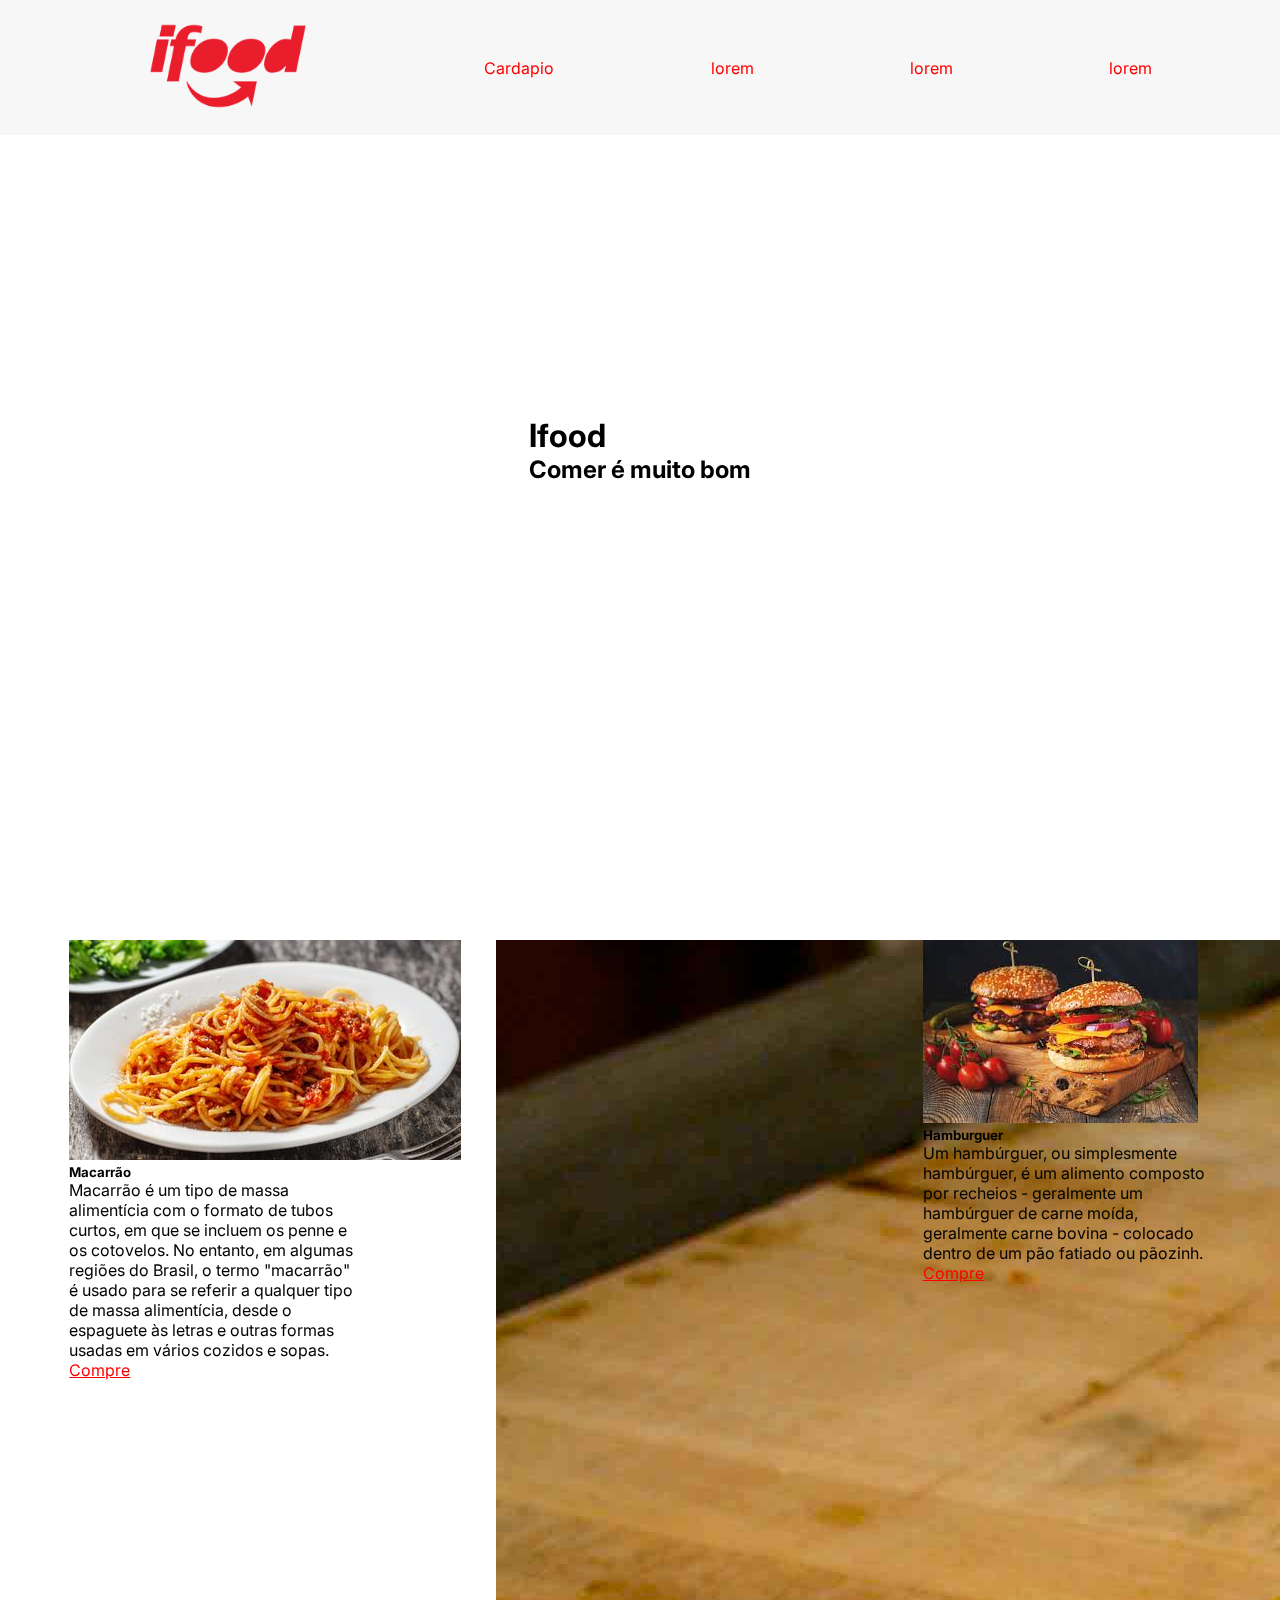
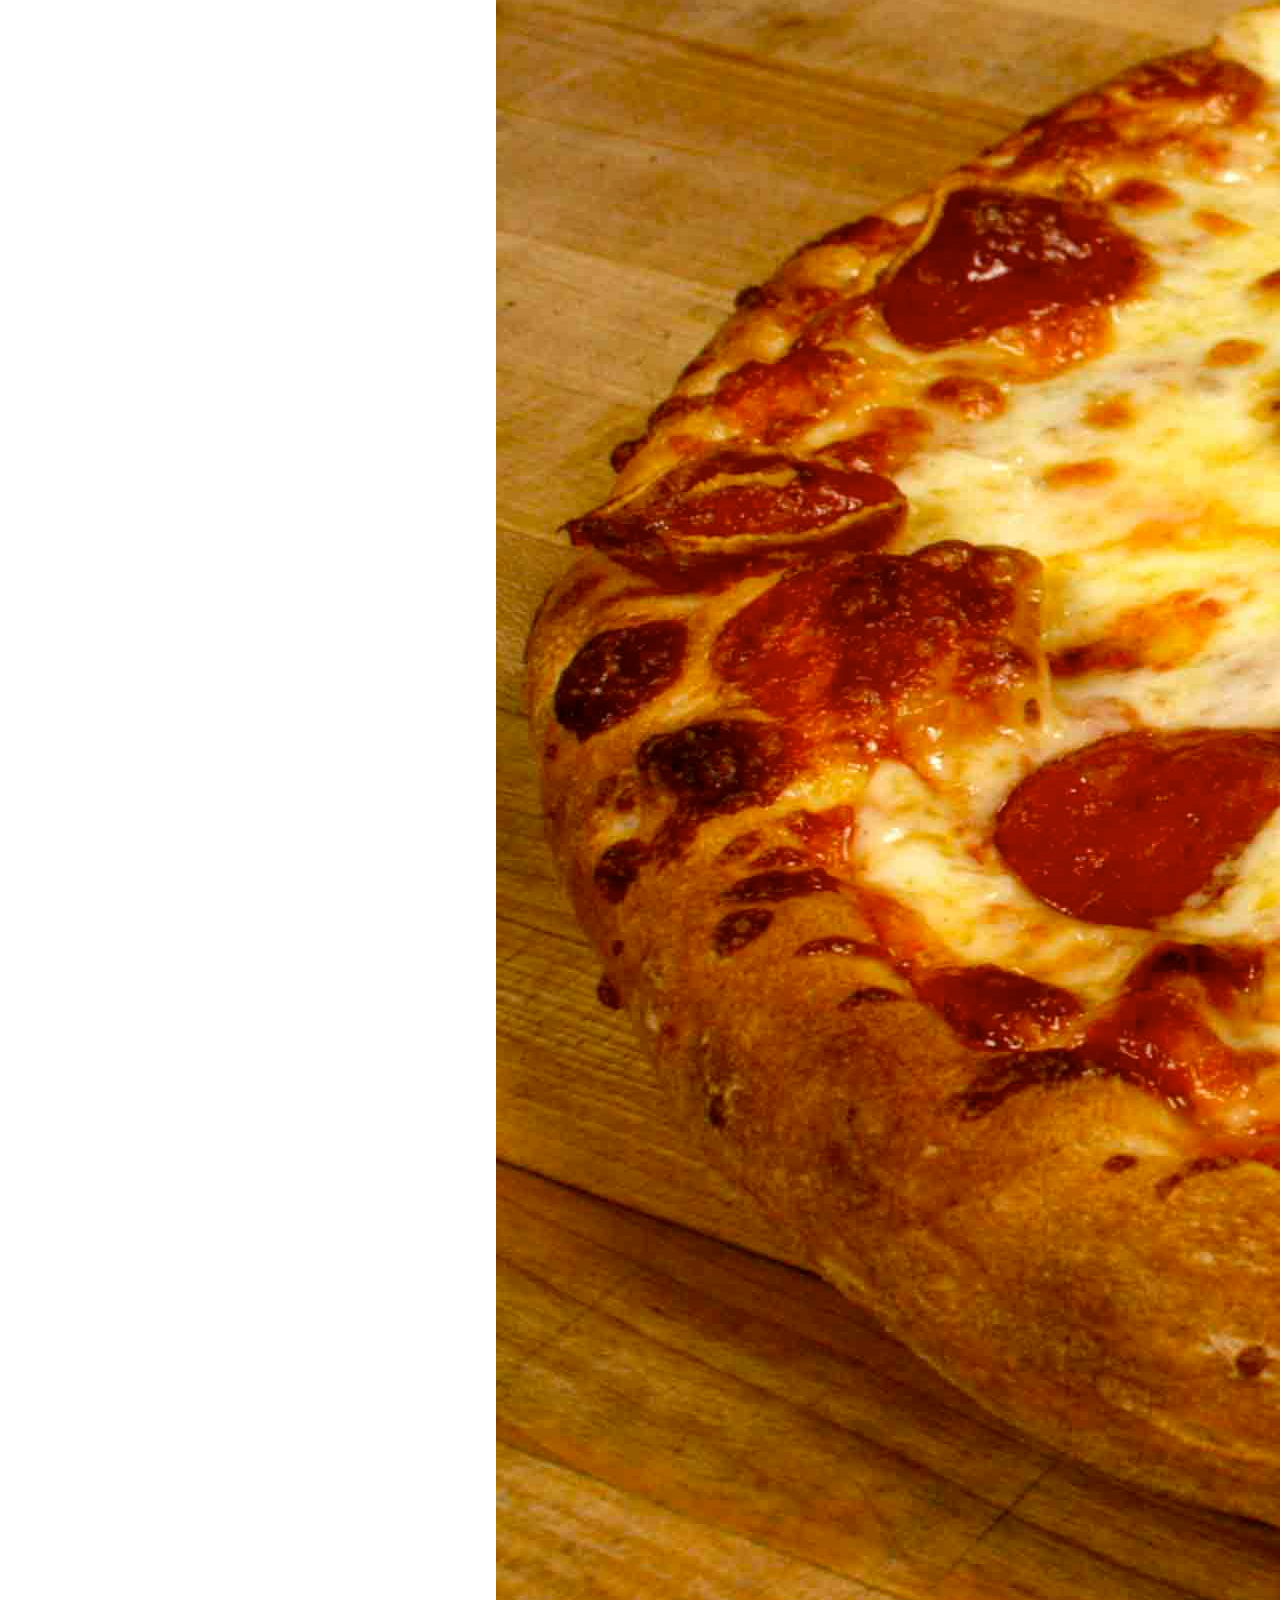
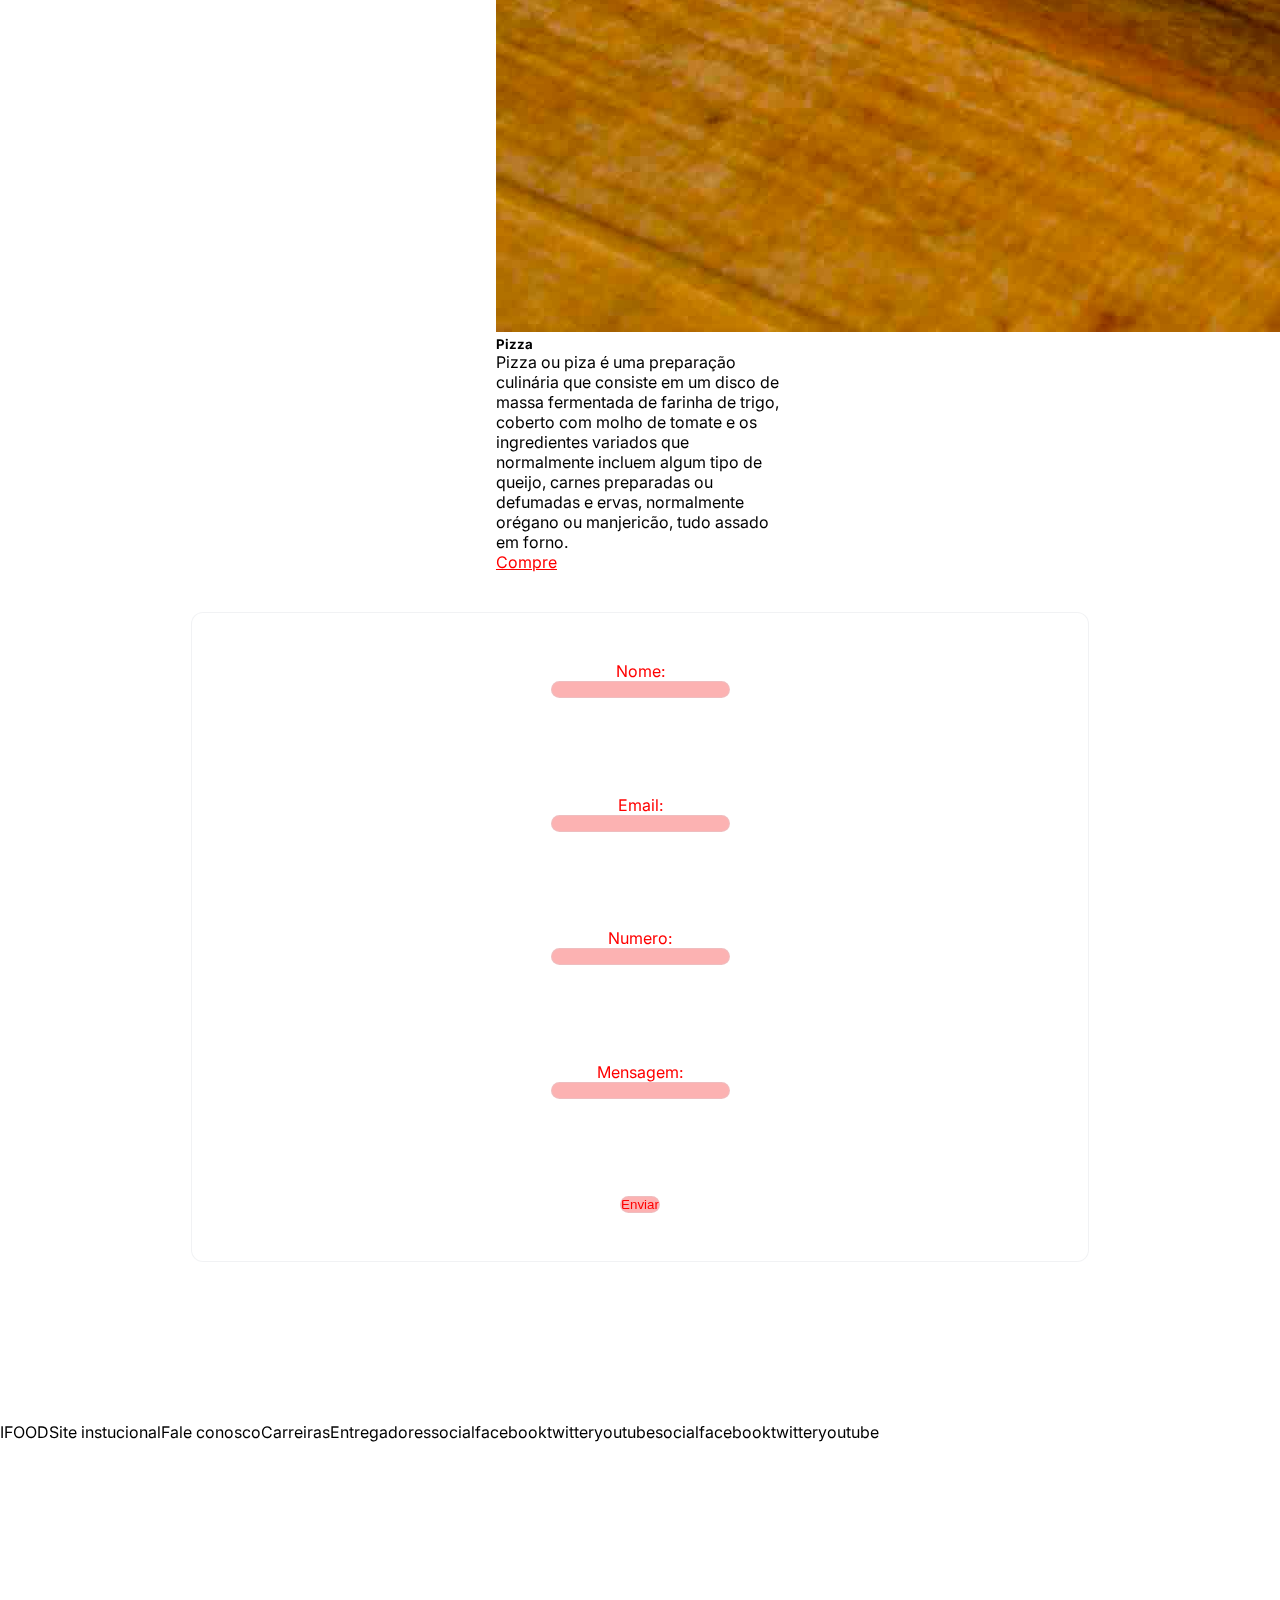
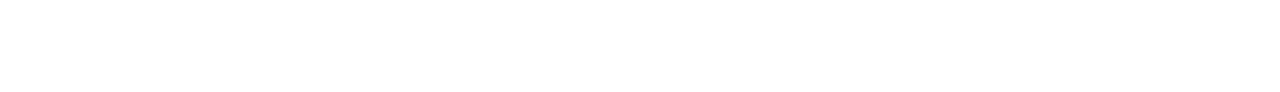
==== exercicio_final_do_modulo/index.html @ b49c72a7 "exercicio final do modulo" ====
<!DOCTYPE html>
<html lang="en">
<head>
    <meta charset="UTF-8">
    <meta http-equiv="X-UA-Compatible" content="IE=edge">
    <meta name="viewport" content="width=device-width, initial-scale=1.0">
    <title>Ifood</title>
    <link rel="stylesheet" type="text/css" href="assets/css/style.css">
    <script src="script.js" defer></script>
    <link rel="stylesheet" href="https://cdnjs.cloudflare.com/ajax/libs/font-awesome/6.4.2/css/all.min.css" integrity="sha512-z3gLpd7yknf1YoNbCzqRKc4qyor8gaKU1qmn+CShxbuBusANI9QpRohGBreCFkKxLhei6S9CQXFEbbKuqLg0DA==" crossorigin="anonymous" referrerpolicy="no-referrer" />
    <link href="https://cdn.jsdelivr.net/npm/bootstrap@5.0.2/dist/css/bootstrap.min.css" rel="stylesheet" integrity="sha384-EVSTQN3/azprG1Anm3QDgpJLIm9Nao0Yz1ztcQTwFspd3yD65VohhpuuCOmLASjC" crossorigin="anonymous">
</head>
<body>
    <header>
        <nav>
            <ul>
                <li id="logo">
                    <img src="assets/imagens/ifood-vector-logo-seeklogo.com/ifood-logo-verm-gran-9800797.png" alt="logo ifood" width="200px"  srcset="">
                </li>
                <li>
                    <i id="navMobile" class="fa-solid fa-bars"></i>
                </li>
                <li><a href="#cardapio" target="_self" rel="noopener noreferrer">Cardapio</a></li>
                <li> <a href="#formulario" target="_self" rel="noopener noreferrer">lorem</a> </li>
                <li> <a href="#" target="_blank" rel="noopener noreferrer">lorem </a></li>
                <li> <a href="#" target="_self" rel="noopener noreferrer">lorem</a> </li>
                <li>
                    <i id="endnavmobile" class="fa-regular fa-circle-xmark"></i>
                </li>
            </ul>
        </nav>
        <article>
            <section>
                <div>
                    <h1>Ifood</h1>
                    <h2>Comer é muito bom</h2>
                </div>
            </section>
        </article>
    </header>
    <main>
        <!-- cardapios -->
    <article class="cardapio" id="cardapio">
        <article>
            <section>
                <div class="card" style="width: 18rem;">
                    <img src="assets/imagens/macarrao-simples.jpg" class="card-img-top" alt="...">
                    <div class="card-body">
                      <h5 class="card-title">Macarrão</h5>
                      <p class="card-text"> Macarrão é um tipo de massa alimentícia com o formato de tubos curtos, em que se incluem os penne e os cotovelos. No entanto, em algumas regiões do Brasil, o termo "macarrão" é usado para se referir a qualquer tipo de massa alimentícia, desde o espaguete às letras e outras formas usadas em vários cozidos e sopas. </p>
                      <a href="#" class="btn btn-danger">Compre</a>
                    </div>
                  </div>
            </section>
        </article>
        <article>
            <section>
                <div class="card" style="width: 18rem;">
                    <img src="assets/imagens/Pepperoni_1-1069176914.jpeg" class="card-img-top" alt="...">
                    <div class="card-body">
                      <h5 class="card-title">Pizza</h5>
                      <p class="card-text">Pizza ou piza é uma preparação culinária que consiste em um disco de massa fermentada de farinha de trigo, coberto com molho de tomate e os ingredientes variados que normalmente incluem algum tipo de queijo, carnes preparadas ou defumadas e ervas, normalmente orégano ou manjericão, tudo assado em forno.</p>
                      <a href="#" class="btn btn-danger">Compre</a>
                    </div>
                  </div>
            </section>
        </article>
        <article>
            <section>
                <div class="card" style="width: 18rem;">
                    <img src="assets/imagens/hamburguer.jpeg" class="card-img-top" alt="...">
                    <div class="card-body">
                      <h5 class="card-title">Hamburguer</h5>
                      <p class="card-text">Um hambúrguer, ou simplesmente hambúrguer, é um alimento composto por recheios - geralmente um hambúrguer de carne moída, geralmente carne bovina - colocado dentro de um pão fatiado ou pãozinh.</p>
                      <a href="#" class="btn btn-danger">Compre</a>
                    </div>
                  </div>
            </section>
        </article>
        <!-- formulario de contato -->
        
    </article>
    <article id="formulario " class="form-article">
        <section class="form-section">
            <form action="#" method="">
                <div>
                    <label for="nome">Nome:
                    </label>
                    <input type="text" name="nome" id="nome">

                    <!-- mensagem -->
                </div>
                <div>
                    <!-- email -->
                    <label for="Email">Email:
                    </label>
                    <input type="email" name="email" id="email">
                </div>
                <div>
                    <!-- numero -->
                    <label for="numero">Numero:
                    </label>
                    <input type="number" name="numero" id="numero">
                </div>
                <div>
                    <label for="mensagem">Mensagem: 
                    </label>
                    <input type="text" name="mensagem" id="mensagem">
                </div>
                <div>
                    
                    <input type="submit" class="btn btn-danger" value="Enviar">
                </div>
            </form>
        </section>
    </article>
    </main>
    <footer>

        <article>
            <section>
                <ul>
                    <li>IFOOD</li>
                    <li>Site instucional</li>
                    <li>Fale conosco</li>
                    <li>Carreiras</li>
                    <li>Entregadores</li>
                </ul>
            </section>
        </article>
        <article>
            <section>
                <ul>
                    <li>social</li>
                    <li>facebook</li>
                    <li>twitter</li>
                    <li>youtube</li>
                </ul>
            </section>
        </article>
        <article>
            <section>
                <ul>
                    <li>social</li>
                    <li>facebook</li>
                    <li>twitter</li>
                    <li>youtube</li>
                </ul>
            </section>
        </article>
    </footer>

    <script src="https://cdn.jsdelivr.net/npm/bootstrap@5.0.2/dist/js/bootstrap.bundle.min.js" integrity="sha384-MrcW6ZMFYlzcLA8Nl+NtUVF0sA7MsXsP1UyJoMp4YLEuNSfAP+JcXn/tWtIaxVXM" crossorigin="anonymous"></script>
</body>
</html>



<!-- consertar bug: tela desktop menu grande  -->
---- exercicio_final_do_modulo/assets/css/style.css ----
@import url('https://fonts.googleapis.com/css2?family=Inter:wght@400;600&display=swap');
*{
    margin: 0;
    padding: 0;
}
body{
    scroll-behavior: smooth;
    font-family: 'Inter', sans-serif;
}
/* header start */
header{
    width: 100vw;
    height: 100vh;
}
header > nav{
    background-color: #f7f7f7;
    width: 100%;
    position: fixed;
    z-index: 2;
    /* display: flex; */
    height: 15vh;
}
header > nav > ul{
    height: 100%;
    display: flex;
    justify-content: space-between;
    align-items: center;
    list-style: none;
    margin: 0 10vw 0 10vw;
}
header > nav > ul > li > a{
    color: red;
}
header > nav > ul > li:last-of-type{
    display: none;
    color: red;
    font-size: 35px;
}
header > nav > ul > li, header > nav > ul > li > a{ 
    text-decoration: none;
}
/* menu barra escondido na tela grande */
header > nav > ul > li:nth-of-type(2) {
    display: none;
}
header>article{
    width: 100vw;
    height: 100vh;
    background-image: url(/assets/imagens/brooke-lark-08bOYnH_r_E-unsplash.jpg);
    background-size: cover;
    display: flex;
    justify-content: center;
    align-items: center;
}

@media screen and (max-width: 500px) {
    header > nav > ul > li:nth-of-type(1),header > nav > ul > li:nth-of-type(2)  {
        display: flex;
    }
    .fa-solid{
        font-size: 35px;
        color: red;
    }
    header > nav > ul > li {
        display: none;
    }
}

.ulMobile {
    background-color: #f7f7f7;
    justify-content: space-around;
    height: 100vh;
}
/* header end */

/* main start */
@media screen and (max-width: 500px ) {
    main{
        flex-direction: column;
        align-items: center;
        justify-content: flex-start;
    } 
    main > article {
    display: flex;
    flex-direction: column;
}
}
main{ 
    width: 100vw;
    /* height: 200vh; */
    background-image: url(/assets/imagens/brooke-lark-08bOYnH_r_E-unsplash.jpg);
    background-size: cover;
    display: flex;
    /* overflow: hidden; */
    flex-direction: column;
}

main > article > article{
    margin-top: 40px;
    margin-bottom: 40px;
}

main > article {
    display: flex;
    justify-content: space-around;
}
.btn-danger{
    color: red;
}
.form-article{
    /* background-color: aliceblue; */
    height: 90vh;
}
.form-section{
    /* background-color: antiquewhite; */
    height: 80%;
    width: 70vw;
    
    /*  */
    backdrop-filter: blur(4px) saturate(86%);
    -webkit-backdrop-filter: blur(4px) saturate(86%);
    background-color: rgba(255, 255, 255, 0.68);
    border-radius: 12px;
    border: 1px solid rgba(209, 213, 219, 0.3);
}
.form-section > form {
    display: flex;
    height: 100%;
    flex-direction: column;
    justify-content: space-around;
}
.form-section > form > div{
    display: flex;
    flex-direction: column;
    align-items: center;
    color: red;
}
.form-section > form > div > input {
    backdrop-filter: blur(4px) saturate(86%);
    -webkit-backdrop-filter: blur(4px) saturate(86%);
    background-color: rgba(245, 0, 0, 0.303);
    border-radius: 12px;
    border: 1px solid rgba(209, 213, 219, 0.3);
}

/* footer start */
/* mobile */
@media screen and (max-width: 500px ) {
    footer {
        background-color: aqua;
        /* height: 100vh; */
        flex-direction: column;
        justify-content: space-between;
    }   

    footer ul {
        flex-direction: column;
        justify-content: space-evenly;
        border-bottom: 2px solid black;
        align-items: center;
        padding: 0;
        
    }
    footer ul > li {
        /* background-color: black; */
        margin: 10px;
    }
}

/* desktop */
@media screen and (min-width: 500px ){
    footer {
        background-color: beige;
        height: 30vh;
    }
}     

footer {
    background-color: #fff;
    display: flex;
}

footer ul {
    list-style: none;
    /* background-color: aquamarine; */
    height: 100%;
    display: flex;
}



/* footer end  */
/* main end  */
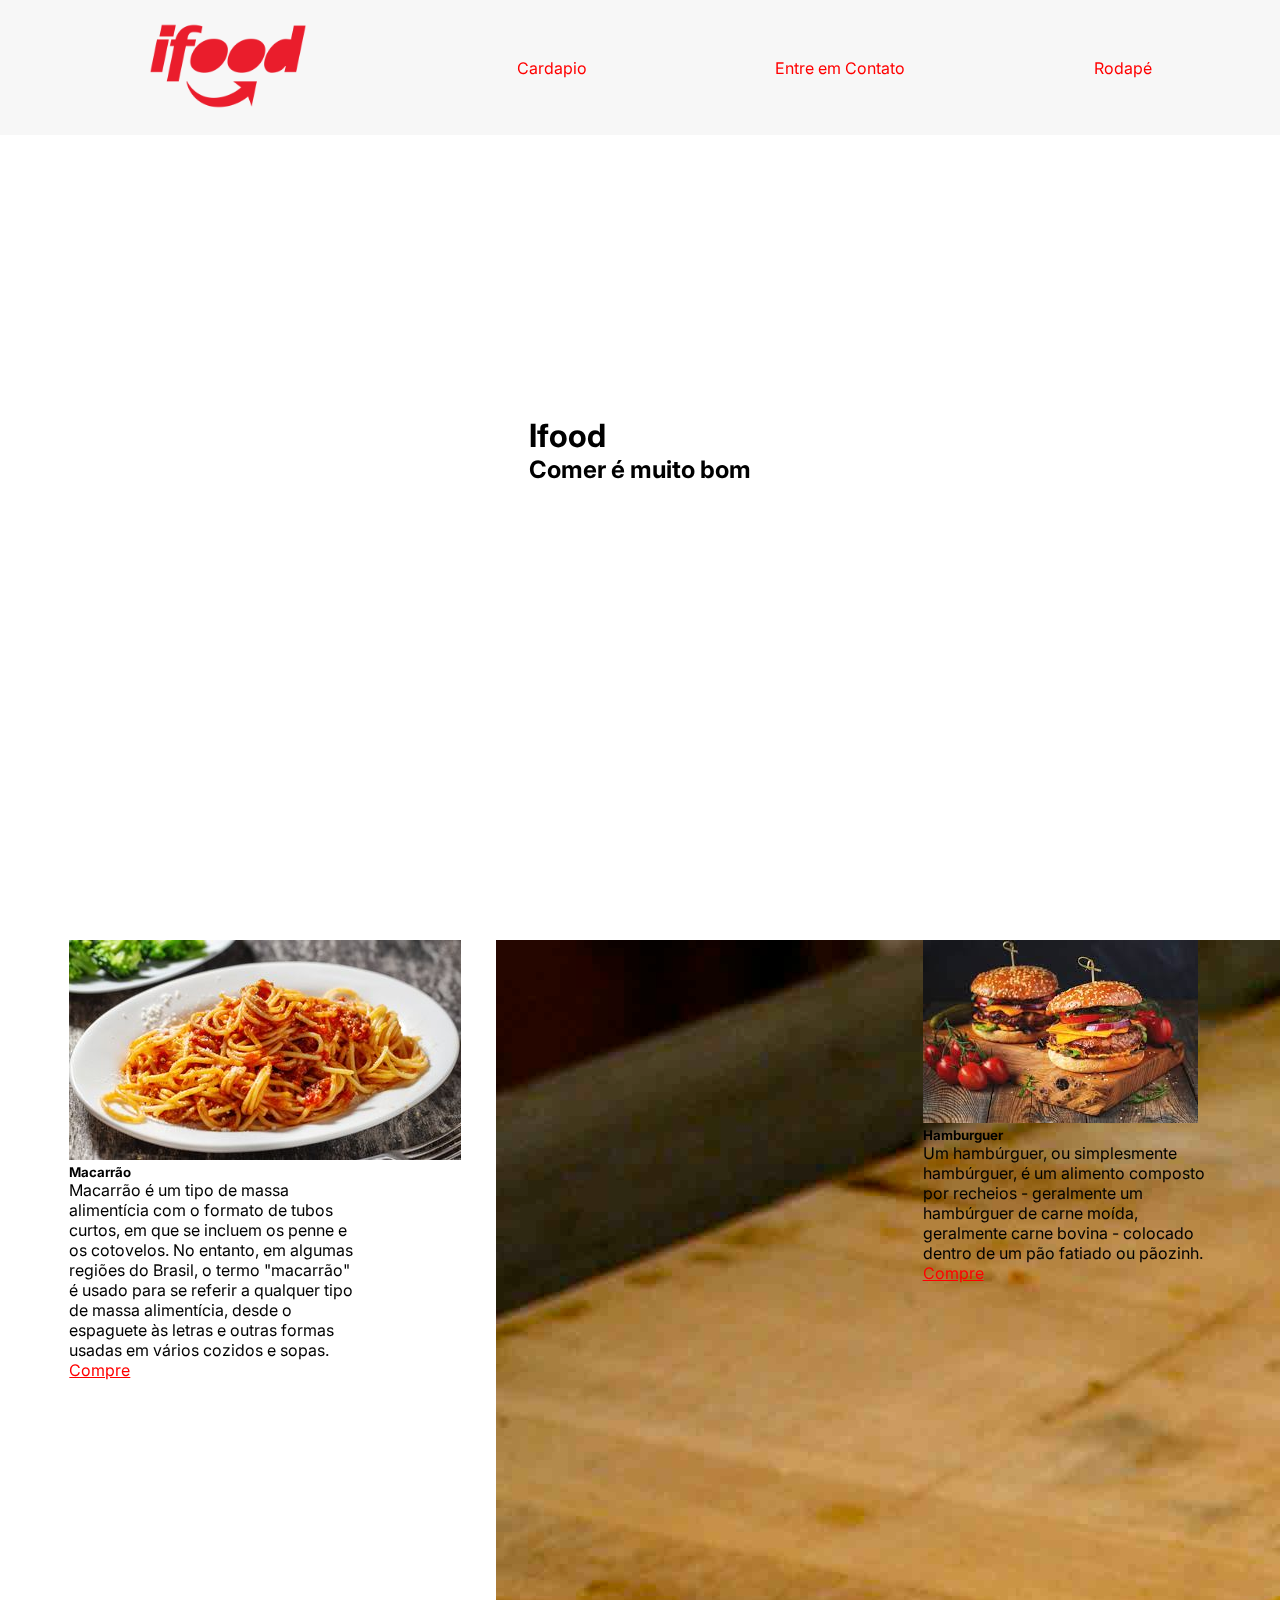
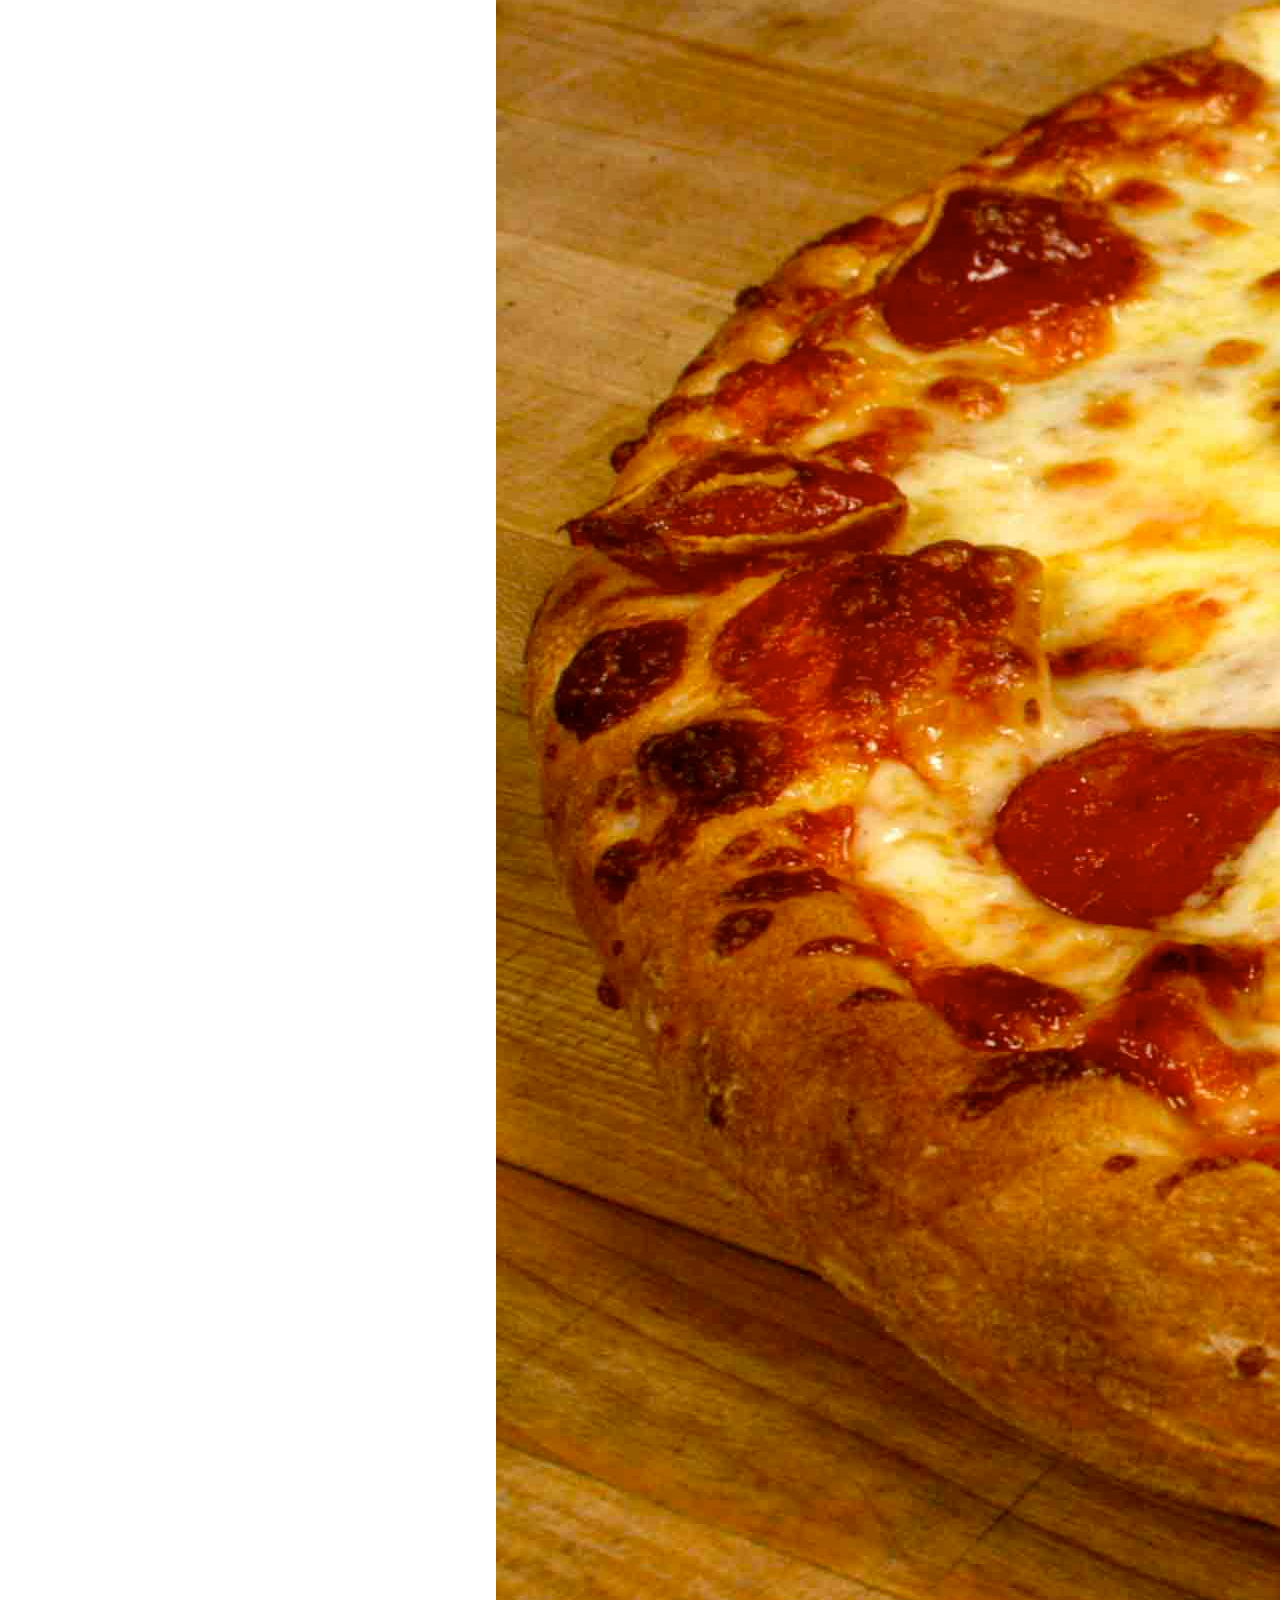
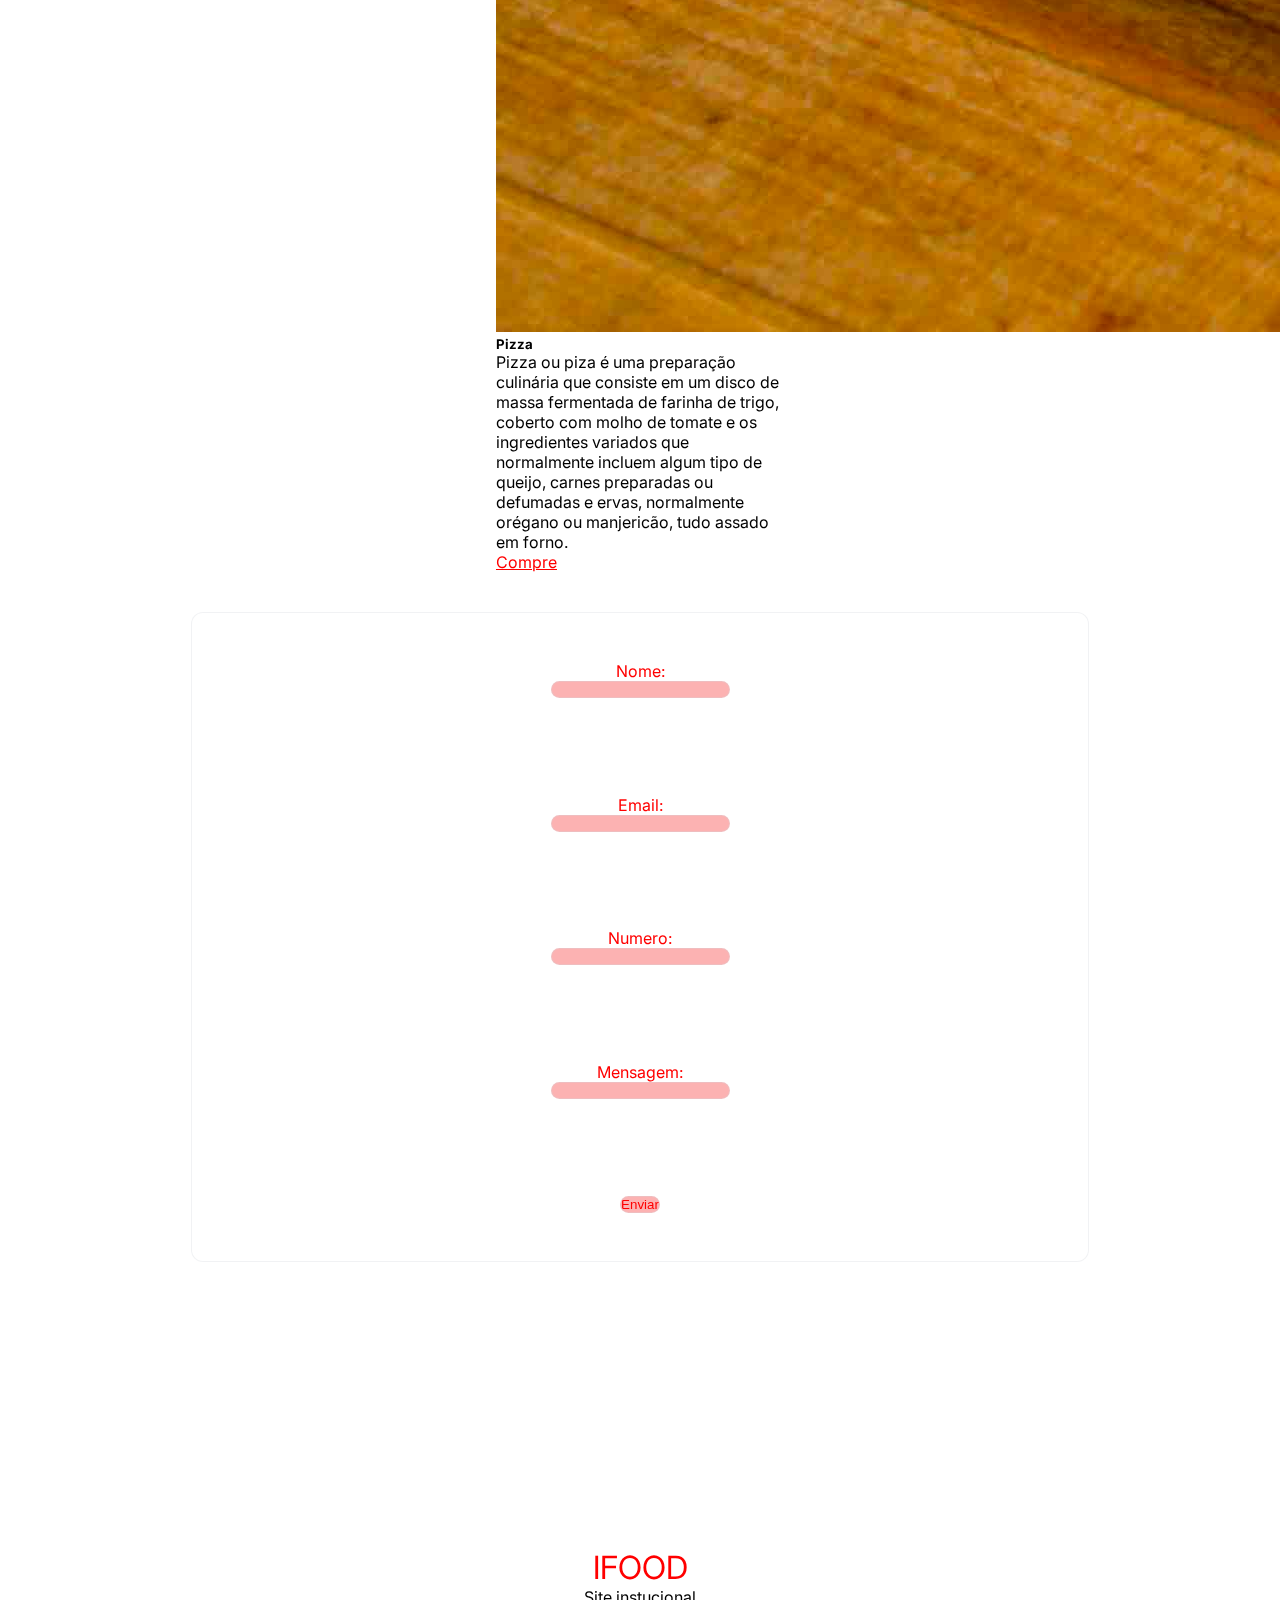
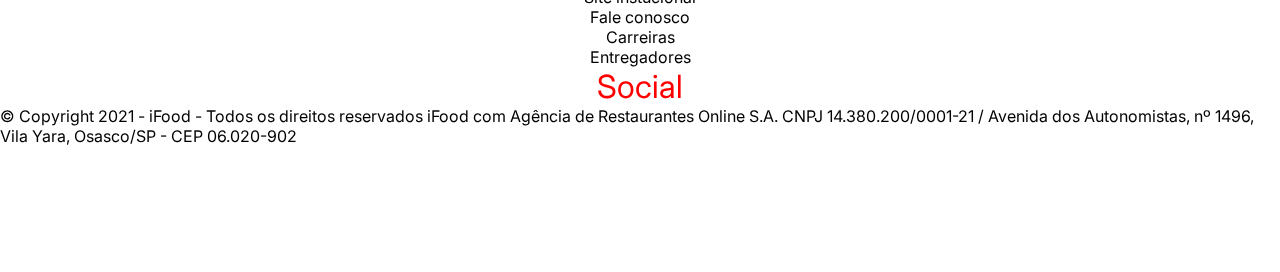
==== commit 340ff107: "fix bugs" ====
--- a/exercicio_final_do_modulo/index.html
+++ b/exercicio_final_do_modulo/index.html
@@ -21,9 +21,8 @@
                     <i id="navMobile" class="fa-solid fa-bars"></i>
                 </li>
                 <li><a href="#cardapio" target="_self" rel="noopener noreferrer">Cardapio</a></li>
-                <li> <a href="#formulario" target="_self" rel="noopener noreferrer">lorem</a> </li>
-                <li> <a href="#" target="_blank" rel="noopener noreferrer">lorem </a></li>
-                <li> <a href="#" target="_self" rel="noopener noreferrer">lorem</a> </li>
+                <li> <a href="#formulario" target="_self" rel="noopener noreferrer">Entre em Contato</a> </li>
+                <li> <a href="#footer" target="_self" rel="noopener noreferrer">Rodapé </a></li>
                 <li>
                     <i id="endnavmobile" class="fa-regular fa-circle-xmark"></i>
                 </li>
@@ -80,7 +79,7 @@
         <!-- formulario de contato -->
         
     </article>
-    <article id="formulario " class="form-article">
+    <article id="formulario" class="form-article">
         <section class="form-section">
             <form action="#" method="">
                 <div>
@@ -115,39 +114,47 @@
         </section>
     </article>
     </main>
-    <footer>
+    <footer id="footer">
 
         <article>
             <section>
                 <ul>
                     <li>IFOOD</li>
-                    <li>Site instucional</li>
-                    <li>Fale conosco</li>
-                    <li>Carreiras</li>
-                    <li>Entregadores</li>
+                    <li><a href="https://institucional.ifood.com.br?utm_source=site_ifood">Site instucional</a></li>
+                    <li><a href="#formulario">Fale conosco</a></li>
+                    <li><a href="https://carreiras.ifood.com.br/?utm_source=site_ifood">Carreiras</a></li>
+                    <li><a href="https://entregador.ifood.com.br/">Entregadores</a></li>
                 </ul>
             </section>
         </article>
         <article>
             <section>
                 <ul>
-                    <li>social</li>
-                    <li>facebook</li>
-                    <li>twitter</li>
-                    <li>youtube</li>
+                    <li>Social</li>
+                    <li>
+                        <a href="https://www.facebook.com/iFood/">
+                            <i class="fa-brands fa-facebook-f"></i>
+                        </a>
+                    </li>
+                    <li>
+                        <a href="https://twitter.com/ifoodhttps://twitter.com/ifood">
+                            <i class="fa-brands fa-twitter"></i>
+                        </a>
+                    </li>
+                    <li>
+                        <a href="https://www.youtube.com/user/ifooddelivery">
+                            <i class="fa-brands fa-youtube"></i>
+                        </a>
+                    </li>
                 </ul>
             </section>
         </article>
-        <article>
-            <section>
-                <ul>
-                    <li>social</li>
-                    <li>facebook</li>
-                    <li>twitter</li>
-                    <li>youtube</li>
-                </ul>
-            </section>
-        </article>
+
+        <span>
+            © Copyright 2021 - iFood - Todos os direitos reservados iFood com Agência de Restaurantes Online S.A.
+
+            CNPJ 14.380.200/0001-21 / Avenida dos Autonomistas, nº 1496, Vila Yara, Osasco/SP - CEP 06.020-902
+        </span>
     </footer>
 
     <script src="https://cdn.jsdelivr.net/npm/bootstrap@5.0.2/dist/js/bootstrap.bundle.min.js" integrity="sha384-MrcW6ZMFYlzcLA8Nl+NtUVF0sA7MsXsP1UyJoMp4YLEuNSfAP+JcXn/tWtIaxVXM" crossorigin="anonymous"></script>
--- a/exercicio_final_do_modulo/assets/css/style.css
+++ b/exercicio_final_do_modulo/assets/css/style.css
@@ -171,7 +171,22 @@
 @media screen and (min-width: 500px ){
     footer {
         background-color: beige;
-        height: 30vh;
+        height: 50vh;
+        flex-direction: column;
+        justify-content: center;
+
+    }
+    footer >  {
+        background-color: blue;
+        display: flex;
+        justify-content: center;
+        align-items: center;
+    }
+
+    footer ul {
+        flex-direction: column;
+        justify-content:center ;
+        align-items: center;
     }
 }     
 
@@ -187,6 +202,14 @@
     display: flex;
 }
 
+footer ul > li:nth-of-type(1) {
+    color:red;
+    font-size: xx-large;
+}
+footer ul > li >a{
+    text-decoration: none;
+    color: black;
+}
 
 
 /* footer end  */
